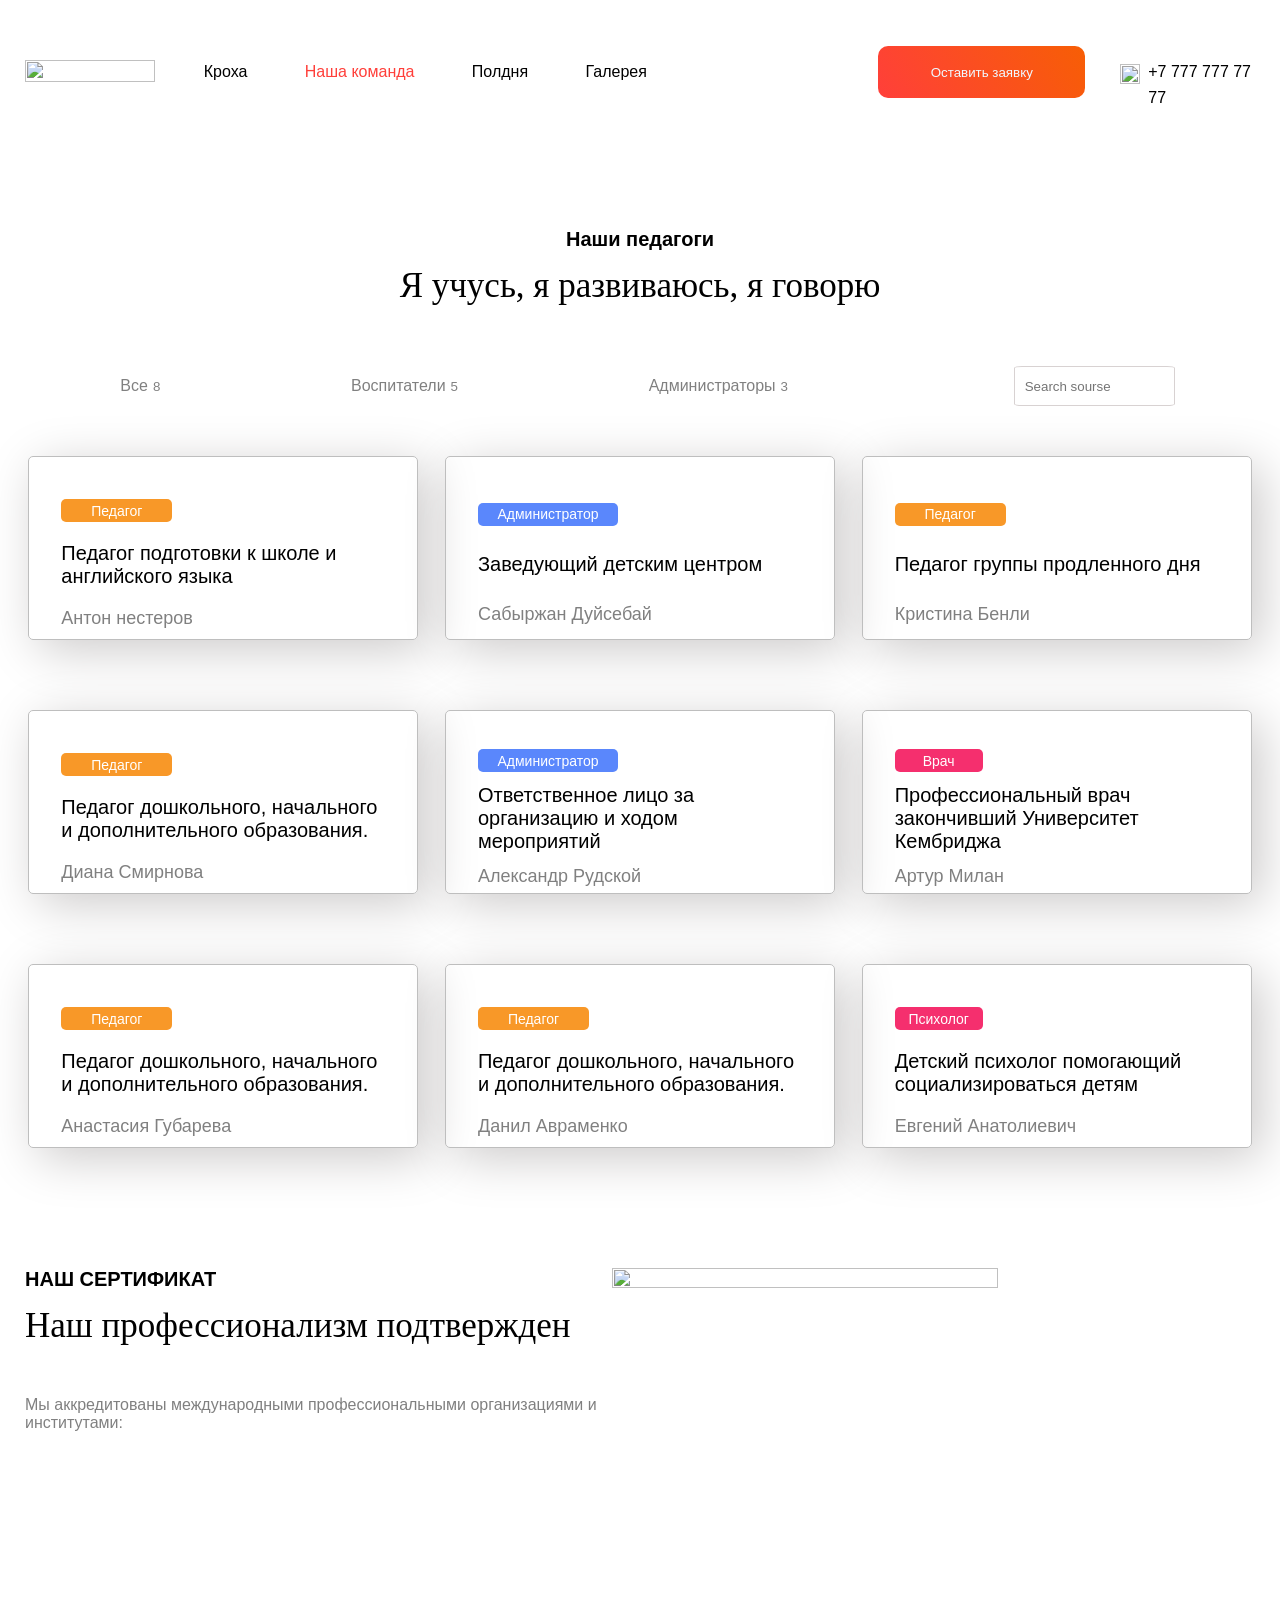
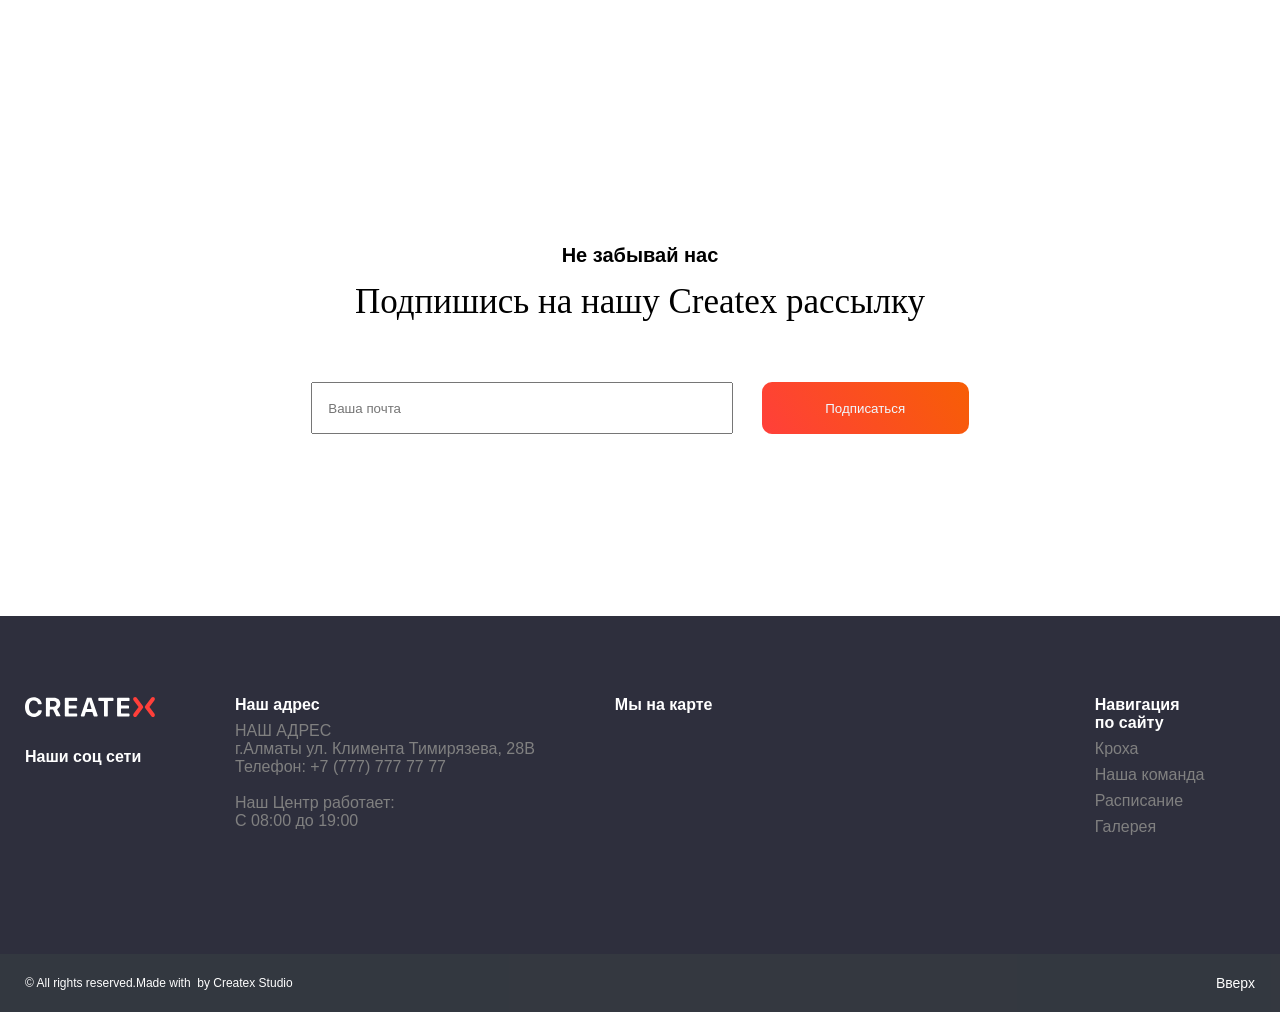
==== page2.html @ 79873500 "Add files via upload" ====
<!DOCTYPE html>
<html lang="en">
<head>
    <meta charset="UTF-8">
    <meta name="viewport" content="width=device-width, initial-scale=1.0">
    <link rel="stylesheet" href="page2.css">
    <link rel="stylesheet" href="https://necolas.github.io/normalize.css/8.0.1/normalize.css">
    <link href='https://fonts.googleapis.com/css?family=Lato' rel='stylesheet'>
    <script src="https://api-maps.yandex.ru/2.1/?lang=en_RU" type="text/javascript"></script>
    <title>Courses</title>
</head>
<header>
    <div id="customAlert" class="custom-alert">Номер успешно скопирован</div>
    <div class="container">
        <nav>
            <div class="navbar__none">
                <a href="index.html"><img id="logo" src="../img/logo.png" alt=""></a>
                <div ><img src="../img/png-klev-club-2g4r-p-tri-poloski-menyu-png-18.png" alt="" class="navbar__none--img"></div>
            </div>

            <div class="navbar" >
                <a href="./page3.html" >Кроха</a>
                <a href="./page2.html" class="red">Наша команда</a>
                <a href="./page5.html">Полдня</a >
                <a href="./page4.html">Галерея</a>
                <div class="navbar__button-and-register">
                    <div>
                        <button class="button" value="">Оставить заявку</button>
                    </div>
                    <div class="navbar__log_in" >
                        <img id="person" src="../img/Person.png" alt="">
                        <p id="navbar__log_in--text" onclick="copyNumber()"> +7 777 777 77 77</p>
                    </div>
                </div>
            </div>
        </nav>
            
    </div>
</header>
<body>
    <section class="emplyees">
        <div class="container">
            <div class="emplyess__content">
                <div class="emplyees__content--text">
                    <h2 class="text-size">Наши педагоги</h2>
                    <p class="text-size-large">Я учусь, я развиваюсь, я говорю</p>
                    <div class="emplyees__content--bar">
                        <div class="content__bar--item">Все<sup>8</sup></div>
                        <div class="content__bar--item">Воспитатели <sup>5</sup></div>
                        <div class="content__bar--item">Администраторы <sup>3</sup></div>
                        <div> <input type="text" placeholder="Search sourse"></div>
                    </div>
                </div>
                <div class="employees__content--cards">
                    <div class="employees__content--card"><img class="employ_img" src="../img/employGood2.png" alt="">
                        <div class="card__flex">
                            <div class="hr">Педагог</div>
                            <p class="card__flex--text">Педагог подготовки к школе и английского языка</p>
                            <div>
                                <span class="card__flex--price">Антон нестеров</span>
                            </div>
                        </div>
                    </div>
                    <div class="employees__content--card" >
                        <img src="../img/employGood3.png" class="employ_img" alt="">
                        <div class="card__flex">
                            <div class="management">Администратор</div>
                            <p class="card__flex--text">Заведующий детским центром</p>
                            <div>
                                <span class="card__flex--price">Сабыржан Дуйсебай</span>
                            </div>
                        </div>

                    </div>

                    <div class="employees__content--card">
                        <img class="employ_img" src="../img/employGood4.png" alt="">
                        <div class="card__flex">
                            <div class="hr">Педагог</div>
                            <p class="card__flex--text">Педагог группы продленного дня</p>
                            <div>
                                <span class="card__flex--price">Кристина Бенли</span>
                            </div>
                        </div>
                    </div>

                    <div class="employees__content--card"><img class="employ_img" src="../img/employGood6.png" alt="">
                        <div class="card__flex">
                            <div class="hr">Педагог</div>
                            <p class="card__flex--text">Педагог дошкольного, начального и дополнительного образования. </p>
                            <div>
                                <span class="card__flex--price">Диана Смирнова</span>
                            </div>
                        </div>
                    </div>

                    <div class="employees__content--card"><img class="employ_img" src="../img/employGood.png" alt="">
                        <div class="card__flex">
                            <div class="management">Администратор</div>
                            <p class="card__flex--text">Ответственное лицо за организацию и ходом мероприятий </p>
                            <div>
                                <span class="card__flex--price">Александр Рудской</span>
                            </div>
                        </div>
                    </div>
                    <div class="employees__content--card"> <img class="employ_img" src="../img/employ1.png" alt="">
                        <div class="card__flex">
                            <div class="design">Врач</div>
                            <p class="card__flex--text">Профессиональный врач закончивший Университет Кембриджа</p>
                            <div>
                                <span class="card__flex--price">Артур Милан</span>
                            </div>
                        </div>
                    </div>
                    <div class="employees__content--card"> <img class="employ_img" src="../img/employ7.png" alt="">
                        <div class="card__flex">
                            <div class="hr">Педагог</div>
                            <p class="card__flex--text">Педагог дошкольного, начального и дополнительного образования.
                            </p>
                            <div>
                                <span class="card__flex--price">Анастасия Губарева</span>
                            </div>
                        </div>
                    </div>
                    <div class="employees__content--card"> <img class="employ_img" src="../img/employ8.png" alt="">
                        <div class="card__flex">
                            <div class="hr">Педагог</div>
                            <p class="card__flex--text">Педагог дошкольного, начального и дополнительного образования.
                            </p>
                            <div>
                                <span class="card__flex--price">Данил Авраменко</span>
                            </div>
                        </div>
                    </div>
                    <div class="employees__content--card"> <img class="employ_img" src="../img/employGood5.png" alt="">
                        <div class="card__flex">
                            <div class="design">Психолог</div>
                            <p class="card__flex--text">Детский психолог помогающий социализироваться детям</p>
                            <div>
                                <span class="card__flex--price">Евгений Анатолиевич</span>
                            </div>
                        </div>
                    </div>
                </div>
            </div>
        </section>
    </div>
    </div>
        </div>
    </section>
    <section class="Certificate">
        <div class="container" id="Certificate__flex">
            <div class="Certificate__content">
                <div>
                    <h2 class="text-size">НАШ СЕРТИФИКАТ</h2>
                    <p class="text-size-large">Наш профессионализм подтвержден</p>
                </div>
                <p class="gray_text">Мы аккредитованы международными профессиональными организациями и институтами:
                </p>
                <div class="Certificate__content--img">
                    <img src="../img/logo-2.png" alt="">
                    <img src="../img/SentinalConsultingLogo1.png" alt="">
                    <img src="../img/logo—копия.png" alt="">
                </div>
            </div>
            <img src="../img/image.png" class="Certificate--img" alt="">
        </div>

    </section>

    <section class="Subscribe">
        <div class="container">
            <div class="Subscribe__content">
                <h2 class="text-size" id="Subscribe__text--margin">Не забывай нас</h2>
                <p class="text-size-large" id="Subscribe__text">Подпишись на нашу Createx рассылку</p>
                <form id="Subscribe__content--flex">
                    <input id="Subscribe--input" type="text" placeholder="Ваша почта" >
                    <button id="Subscribe--button" onclick="showConfirmation()">Подписаться</button>
            </div>
        </div>


        <div id="popupMessage" class="custom-alert">Рассылка подтверждена</div>
    </section>
  
</main>
<div id="modal" class="modal">
    <div class="modal__content">
        <img src="../img/logo.png" alt="" class="modal__logo">
        <span class="close">&times;</span>
        <h2>Оставьте заявку</h2>
        <form id="contactForm">
            <input type="text" id="name" placeholder="Ваше имя" required>

            <input type="tel" id="phone" placeholder="+7 777 777 77 77" required>

            <input type="text" id="course" placeholder="Куда вы хотите отдать вашего ребенка">
            
            <button class="button" type="submit">Отправить</button>
        </form>
    </div>
</div>
</body>
<footer>
    <div class="footer__content">
        <div class="container" id="footer__content--margin">
            <div class="footer__content--block1">
                <svg width="130" height="22" viewBox="0 0 130 22" fill="none" xmlns="http://www.w3.org/2000/svg">
                    <g clip-path="url(#clip0_2031_2120)">
                      <path d="M0 11.1008C0 5.00078 3.3 1.30078 8.7 1.30078C12.8 1.30078 16.1 3.80078 16.7 7.50078C16.8 7.90078 16.5 8.20078 16.1 8.20078H13.5C13.2 8.20078 13 8.00078 12.9 7.70078C12.4 5.80078 10.8 4.60078 8.7 4.60078C5.8 4.60078 4 7.10078 4 11.1008C4 15.1008 5.8 17.6008 8.8 17.6008C10.9 17.6008 12.4 16.5008 13 14.7008C13.1 14.4008 13.3 14.2008 13.6 14.2008H16.2C16.6 14.2008 16.9 14.6008 16.8 14.9008C16.2 18.5008 13 20.9008 8.8 20.9008C3.3 20.9008 0 17.1008 0 11.1008Z" fill="white" />
                      <path d="M24.2997 20.401H21.3997C21.0997 20.401 20.8997 20.201 20.8997 19.901V2.60104C20.8997 2.20104 21.2997 1.80104 21.6997 1.80104H28.6997C32.7997 1.80104 35.2997 4.10104 35.2997 7.70104C35.2997 9.80104 34.2997 11.701 32.5997 12.701C32.1997 12.901 32.0997 13.401 32.2997 13.701L35.3997 19.601C35.5997 19.901 35.2997 20.301 34.9997 20.301H31.6997C31.4997 20.301 31.2997 20.201 31.1997 20.001L28.2997 14.001C28.1997 13.701 27.8997 13.601 27.5997 13.601H25.2997C24.9997 13.601 24.7997 13.801 24.7997 14.101V20.001C24.8997 20.201 24.5997 20.401 24.2997 20.401ZM24.8997 10.201C24.8997 10.501 25.0997 10.701 25.3997 10.701H28.3997C30.3997 10.701 31.4997 9.60104 31.4997 7.80104C31.4997 6.00104 30.2997 4.90104 28.3997 4.90104H25.4997C25.1997 4.90104 24.9997 5.10104 24.9997 5.40104V10.201H24.8997Z" fill="white" />
                      <path d="M51.4998 20.401H40.4998C40.0998 20.401 39.7998 20.101 39.7998 19.701V2.50104C39.7998 2.10104 40.0998 1.80104 40.4998 1.80104H51.4998C51.8998 1.80104 52.1998 2.10104 52.1998 2.50104V4.40104C52.1998 4.80104 51.8998 5.10104 51.4998 5.10104H44.1998C43.8998 5.10104 43.6998 5.30104 43.6998 5.60104V9.00104C43.6998 9.30104 43.8998 9.50104 44.1998 9.50104H50.9998C51.3998 9.50104 51.6998 9.80104 51.6998 10.201V11.901C51.6998 12.301 51.3998 12.601 50.9998 12.601H44.1998C43.8998 12.601 43.6998 12.801 43.6998 13.101V16.901C43.6998 17.201 43.8998 17.401 44.1998 17.401H51.4998C51.8998 17.401 52.1998 17.701 52.1998 18.101V20.001C52.1998 20.101 51.8998 20.401 51.4998 20.401Z" fill="white" />
                      <path d="M66.9999 15.901H61.2999C60.9999 15.901 60.7999 16.101 60.6999 16.301L59.5999 20.001C59.4999 20.301 59.2999 20.401 58.9999 20.401H56.3999C55.9999 20.401 55.6999 20.001 55.7999 19.601L61.7999 2.20104C61.8999 2.00104 62.0999 1.80104 62.3999 1.80104H66.0999C66.3999 1.80104 66.5999 2.00104 66.6999 2.20104L72.6999 19.601C72.7999 20.001 72.4999 20.401 72.0999 20.401H69.1999C68.8999 20.401 68.6999 20.201 68.5999 20.001L67.4999 16.301C67.4999 16.101 67.1999 15.901 66.9999 15.901ZM62.0999 13.001H66.1999C66.3999 13.001 66.4999 12.801 66.4999 12.601L64.2999 5.60104H64.0999L61.8999 12.601C61.7999 12.801 61.8999 13.001 62.0999 13.001Z" fill="white" />
                      <path d="M79.0001 19.7014V5.50143C79.0001 5.20143 78.8001 5.00143 78.5001 5.00143H74.1001C73.7001 5.00143 73.3001 4.70143 73.3001 4.20143V2.50143C73.3001 2.10143 73.6001 1.70143 74.1001 1.70143H87.7001C88.1001 1.70143 88.5001 2.00143 88.5001 2.50143V4.20143C88.5001 4.60143 88.2001 5.00143 87.7001 5.00143H83.3001C83.0001 5.00143 82.8001 5.20143 82.8001 5.50143V19.8014C82.8001 20.2014 82.5001 20.5014 82.1001 20.5014H79.6001C79.3001 20.4014 79.0001 20.1014 79.0001 19.7014Z" fill="white" />
                      <path d="M103.8 20.401H92.7999C92.3999 20.401 92.0999 20.101 92.0999 19.701V2.50104C92.0999 2.10104 92.3999 1.80104 92.7999 1.80104H103.8C104.2 1.80104 104.5 2.10104 104.5 2.50104V4.40104C104.5 4.80104 104.2 5.10104 103.8 5.10104H96.4999C96.1999 5.10104 95.9999 5.30104 95.9999 5.60104V9.00104C95.9999 9.30104 96.1999 9.50104 96.4999 9.50104H103.3C103.7 9.50104 104 9.80104 104 10.201V11.901C104 12.301 103.7 12.601 103.3 12.601H96.4999C96.1999 12.601 95.9999 12.801 95.9999 13.101V16.901C95.9999 17.201 96.1999 17.401 96.4999 17.401H103.8C104.2 17.401 104.5 17.701 104.5 18.101V20.001C104.5 20.101 104.2 20.401 103.8 20.401Z" fill="white" />
                      <path d="M117.7 9.7L111.5 1.6C111.1 1.2 110.6 1 110.1 1C109.6 1 109.1 1.2 108.7 1.6C108 2.4 108 3.6 108.7 4.4L113.6 11L108.7 17.6C108 18.4 108 19.6 108.7 20.4C109.1 20.8 109.6 21 110.1 21C110.6 21 111.1 20.8 111.5 20.4L117.7 12.3C118.4 11.7 118.4 10.5 117.7 9.7Z" fill="#FF3F3A" />
                      <path d="M120.343 9.7L126.543 1.6C126.943 1.2 127.443 1 127.943 1C128.443 1 128.943 1.2 129.343 1.6C130.043 2.4 130.043 3.6 129.343 4.4L124.443 11L129.343 17.6C130.043 18.4 130.043 19.6 129.343 20.4C128.943 20.8 128.443 21 127.943 21C127.443 21 126.943 20.8 126.543 20.4L120.343 12.3C119.643 11.7 119.643 10.5 120.343 9.7Z" fill="#FF3F3A" />
                    </g>
                    <defs>
                      <clipPath id="clip0_2031_2120">
                        <rect width="130" height="22" fill="white" />
                      </clipPath>
                    </defs>
                  </svg>
                  <h2>Наши соц сети</h2>
                <div class="footer__content--block1--img">
                    <img src="../img/Vector.png" alt="">
                    <img src="../img/Twitter.png" alt="">
                    <img src="../img/Subtract.png" alt="">
                    <img src="../img/telegram.png" alt="">
                    <img src="../img/Instagram.png" alt="">
                    <img src="../img/Linked-In.png" alt="">
                </div>
            </div>
            <div class="footer__content--block3">
                <h2>Наш адрес</h2>
                <pre>НАШ АДРЕС
г.Алматы ул. Климента Тимирязева, 28В
Телефон: +7 (777) 777 77 77

Наш Центр работает:
С 08:00 до 19:00</pre>
            </div>
            <div id="footer__content--block4" class="footer__content--block4">
                <h2>Мы на карте</h2>
            </div>
            <div class="footer__content--block2">
                <h2 id="footer__content--block2">Навигация по сайту</h2>
                <a href="./page3.html" >Кроха</a>
                <a href="./page2.html">Наша команда</a>
                <a href="./page5.html">Расписание</a >
                <a href="./page4.html">Галерея</a>
            </div>

        </div>
    </div>

    
    <div class="footer__content--bottom">
        <div class="container" id="footer__content--bottom--flex">
            <div>
                © All rights reserved.Made with
                <img src="../img/Vector(Stroke).png" alt="">
                by Createx Studio
            </div>
            <div>
                <a href="#logo"><span class='white'>Вверх</span></a>
            </div>
        </div>
    </div>
</footer>
<script src="script.js"></script>
</html>
---- page2.css ----
*{
    margin: 0;
    padding: 0;
    box-sizing: border-box;
}
@font-face {
    font-family: 'Lato-Bold';
    src: url(./font/Lato-Bold.ttf);
}
@font-face{
    font-family: 'Lato-Regular';
    src: url(./font/Lato-Regular.ttf);
}
.container{
    max-width: 1230px;
    margin: 0 auto;
}
a{
    text-decoration: none;
    color: black;
}
body{
    font-family: 'Lato';
}
.modal {
    display: none;
    position: fixed;
    z-index: 1;
    left: 0;
    top: 0;
    width: 100%;
    height: 100%;
    background-color: rgba(0, 0, 0, 0.5);
    justify-content: center;
    align-items: center;
}

.modal__content {
    background: white;
    padding: 20px ;
    border-radius: 10px;
    text-align: center;
    position: relative;
}
#course{
    margin-bottom: 30px;
}
.modal__logo{
    margin-bottom: 30px;
}

.close {
    position: absolute;
    right: 10px;
    top: 10px;
    cursor: pointer;
    font-size: 20px;
}

.modal__content input {
    width: 90%;
    padding: 10px;
    margin: 5px 0;
    border: 1px solid #ccc;
    border-radius: 5px;
}






.text-size{
    font-size: 16px;
    margin-bottom: 15px;
}
.text-size-large{
    font-size: 46px;
    font-family: 'Lato-Bold';
}
.button{
    width: 207px;
    height: 52px;
    border-radius: 5px;
    background: linear-gradient(55.95deg, #FF3F3A 0%, #F75E05 100%);
    border: 0px;
    color: aliceblue;
    cursor: pointer;
}
.button__transparent{
    color: rgb(255, 72, 0);
    border: solid rgb(255, 72, 0) 1px;
    cursor: pointer;
    border-radius: 5px;
    width: 148px;
    height: 52px;
    background-color: transparent;
}

*{
    margin: 0;
    padding: 0;
    box-sizing: border-box;
    font-family: 'Gill Sans', 'Gill Sans MT', Calibri, 'Trebuchet MS', sans-serif;
}

.container{
    max-width: 1230px;
    margin: 0 auto;
}
a{
    text-decoration: none;
    color: black;
}
body{
    font-family: 'Lato';
}
.Strelka{  
    height: 34px;
    width: 34px;
    background: transparent;
    border: 0;
    cursor: pointer;
    color: rgb(0, 0, 0);
}
.Strelka--red{  
    height: 34px;
    width: 34px;
    background: transparent;
    border: 0;
    cursor: pointer;
    color: rgb(255, 0, 0);
}
.Strelka:hover{
    background-color: #FF3F3A;
    border-radius: 50%;
    color: white;
}
.video-size{
    height: 200px;
    width: 350px;
}
.border--radius{
    border-radius: 35px;
}
.img-height{
    height: 400px;
    margin-top: 30px;
}
.text-size{
    font-size: 20px;
    margin-bottom: 15px;
}
.text-size-large{
    font-size: 56px;
}
.text-size-medium{
    font-size: 25px;
}
.kroha{
    color: #FF3F3A;
}
.margin-top{
    margin-top: 100px;
}
.custom-alert {
    position: fixed;
    top: 20px;
    left: 50%;
    transform: translateX(-50%);
    background-color: #4caf50;
    color: white;
    padding: 14px 24px;
    border-radius: 10px;
    box-shadow: 0 4px 10px rgba(0, 0, 0, 0.2);
    display: none;
    z-index: 9999;
  }














header{
    background-image: url(../img/background.png);
    padding-top: 20px;
    padding-bottom: 50px;
}
#logo{
    transform: translatey(40px);
}
.navbar__none--img{
    display: none;
    width: 40px;
    transform: translatey(30px);
    cursor: pointer;
}
.navbar__none{
    display: flex;
    justify-content: space-between;
}
.navbar{
    height: 52px;
    font-size: 16px;
    line-height: 25.6px;
    display: flex;
    justify-content: space-around;
    padding: 13px 0px;
    padding-left: 150px;

}

.button{
    width: 207px;
    height: 52px;
    border-radius: 10px;
    background: linear-gradient(55.95deg, #FF3F3A 0%, #F75E05 100%);
    border: 0px;
    color: aliceblue;
    cursor: pointer;
    transition: 1s;
}
.button__transparent{
    color: rgb(255, 72, 0);
    border: solid rgb(255, 72, 0) 1px;
    cursor: pointer;
    border-radius: 10px;
    width: 148px;
    height: 52px;
    background-color: transparent;
    transition: 1s;
}
.button:hover{
    background: transparent;
    color: rgb(255, 72, 0);
    border: solid rgb(255, 72, 0) 1px;

}
.button__transparent:hover{
    background: linear-gradient(55.95deg, #FF3F3A 0%, #F75E05 100%);
    color: white;

}
.navbar__button-and-register{
    display: flex;
    justify-content: center;
    align-items: center;
    gap: 35px;
    margin-left: 20%;
    width: 306px;

}
#navbar__log_in--text{
    width: 120px;
    cursor: pointer;
}
#person{
    height: 20px;
    width: 20px;
    margin-top: 5px;
}
#logo{
    height: 22px;
    width: 130px;
    cursor: pointer;
}
.navbar__log_in{
    display: flex;
    height: 26px;
    gap: 8px;
}
.red{
    color: #FF3F3A;
}
.grey{
    color: rgb(96, 95, 95);
}
.text-size-large{
    font-size: 35px;
}
.margin--top__low{
    margin-top: 40px;
}





#testimoals__content{
    background-color: white;
    border-radius: 4px;
    max-width: 1020px;
    height: 344px;
    text-align: left;
    font-size: 20px;
    display: flex;
    align-items: center;
    justify-content: center;
    line-height: 150%;
    margin-top: 100px;
    padding-left: 10%;
    padding-right: 10%;
}

.team__content--flex{
    height: 216px;
}
.testimonials{
    display: flex;
    flex-direction: column;
    justify-content: center;
    align-items: center;
    margin-top: 180px;
}
.testimoals__content--flex{
    display: flex;
    margin-top: 24px;;
}
.radio__inputs{
    margin-top: 40px;
    display: flex;
    gap: 15px;
    justify-content: center;
    height: 50px;

}
.radio--label {
    width: 40px;
    height: 4px;
    background-color: #ccc;
    border-radius: 2px;
    cursor: pointer;
    transition: 0.3s;
}
.radio__inputs input{
    display: none;
}

.radio--label:active{
    background-color: black;
}
.team{
    background-image: url(./img/Background-2\ —\ копия\ 2.png);
}

.emplyees__content--text{
    text-align: center;
    margin-top: 80px;
}
.emplyees__content--bar{
    display: flex;
    justify-content: space-around;
    flex-wrap: wrap;
    margin-top: 60px;
    align-items: center;
    color: gray;
}
.emplyees__content--bar input{
    padding-left: 10px;
    height: 40px;
    border: solid 1px rgb(216, 210, 210);
    border-radius: 5%;
    margin-left: 50px;
}
.content__bar--item{
    height: 40px;
    display: flex;
    justify-content: center;
    align-items: center;
    padding: 0px 15px;
    gap: 5px;
}




#employees{
    display: flex;
    flex-direction: column;
    gap: 60px;
    margin-top: 180px;
}

.employees__content--card{
    width: 390px;
    display: flex;
    flex-direction: column;
    border: solid 1px rgb(190, 190, 190);
    border-radius: 5px;
    box-shadow: 10px 10px 50px rgb(204, 202, 202);
    margin-top: 50px;
}
.employees__content{
    display: flex;
    flex-wrap: wrap;
    justify-content: center;
    gap: 30px;
}
.Marketing{
    width: 80px;
    height: 23px;
    font-size: 14px;
    background-color: #03CEA4;
    border-radius: 5px;
    display: flex;
    justify-content: center;
    align-items: center;
    color: white;
}
.management{
    width: 93px;
    height: 23px;
    font-size: 14px;
    background-color:#5A87FC;
    border-radius: 5px;
    display: flex;
    justify-content: center;
    align-items: center;
    color: white;
    padding: 0px 70px;
}
.hr{
    background: #F89828;
    width: 111px;
    height: 23px;
    font-size: 14px;
    border-radius: 5px;
    display: flex;
    justify-content: center;
    align-items: center;
    color: white;

}
.design{
    background: #F52F6E;
    width: 88px;
    height: 23px;
    font-size: 14px;
    border-radius: 5px;
    display: flex;
    justify-content: center;
    align-items: center;
    color: white;

}
.card__flex--price{
    color: grey;
    font-size: 18px;
}
.card__flex--author{
    font-size: 18px;
    color: #787A80;
    border-left: solid 1px;
    padding-left: 4px;
}
.card__flex--text{
    font-size: 20px;
    width: 320px;
}
.card__flex{
    display: flex;
    flex-direction: column;
    justify-content: space-around;
    height: 150px;
    margin-top: 32px;
    margin-left: 32px;
}
.employees__content--cards{
    display: flex;
    flex-wrap: wrap;
    justify-content: space-around;
    gap: 20px;
}

.content__bar--item:hover{
    color: red;
    border: solid red;
    border-radius: 5%;
}







#Certificate__flex{
    display: flex;
    margin-top: 120PX;
    justify-content: center;
}
.Certificate__content--img{
    display: flex;
    gap: 40px;
}
.gray_text{
    font-size: 16px;
    color: gray;
    margin-top: 10px;
}
.Certificate__content{
    display: flex;
    flex-direction: column;
    justify-content: center;
    gap: 40px;

}
.Certificate--img{
    width: 60%;
    height: 60%;
} 







#testimoals__content{
    background-color: white;
    border-radius: 4px;
    max-width: 1020px;
    height: 344px;
    text-align: left;
    font-size: 20px;
    display: flex;
    align-items: center;
    justify-content: center;
    line-height: 150%;
    margin-top: 100px;
    padding-left: 10%;
    padding-right: 10%;
}

.team__content--flex{
    height: 216px;
}
.testimonials{
    display: flex;
    flex-direction: column;
    justify-content: center;
    align-items: center;
}
.testimoals__content--flex{
    display: flex;
    margin-top: 24px;;
}
.radio__inputs{
    margin-top: 40px;
    display: flex;
    gap: 15px;
    justify-content: center;
    height: 50px;

}
.radio--label {
    width: 40px;
    height: 4px;
    background-color: #ccc;
    border-radius: 2px;
    cursor: pointer;
    transition: 0.3s;
}
.radio__inputs input{
    display: none;
}

.radio--label:active{
    background-color: black;
}











.Subscribe{
    height: 564px;
    background-image: url(../img/background-2\ —\ копия\ 3.png);
    margin-top: 180px;
}
#Subscribe--input{
    width: 422px;
    height: 52px;
    padding-left: 15px;
}
#Subscribe--button{
    width: 207px;
    height: 52px;
    border-radius: 10px;
    background: linear-gradient(55.95deg, #FF3F3A 0%, #F75E05 100%);
    border: 0px;
    color: aliceblue;
    cursor: pointer;
    transition: 1s;
    margin-left: 24px;
}

#Subscribe__text--margin{
    margin-top: 10px;
}
.Subscribe__content{
    display: flex;
    justify-content: center;
    align-items: center;
    flex-direction: column;
    text-align: center;
    height: 564px;
}
#Subscribe__content--flex{
    margin-top: 60px;
}















footer{
    height: 396px;
}
.footer__content{
    height: 338px;
    background-color: #2e2f3d;
    color:grey;
}
.footer__content--bottom{
    width: 100%;
    height: 58px;
    background-color: rgb(30, 35, 44);
    opacity: 0.9;
    color: white;
}
.footer__content--bottom div{
    font-size: 12px
}
.footer__content--bottom span{
    font-size: 14px
}
#footer__content--bottom--flex{
    display: flex;
    justify-content: space-between;
    align-items: center;
    height: 58px;
}
#footer__content--margin{
    padding-top: 80px;
    display: flex;
    gap: 80px;

}
.footer__content--block1{
    display: flex;
    flex-direction: column; 
    gap: 30px;
    color: white;
}
.footer__content--block1--img{
    display: flex;
    gap: 20px;
}
#footer__content--margin h2{
    font-size: 16px;
    color: white;
}
.footer__content--block3{
    display: flex;
    flex-direction: column;
    gap: 8px;
}
.footer__content--block2{
    display: flex;
    flex-direction: column;
    gap: 8px;

}
.footer__content--block2 a{
    display: flex;
    flex-direction: column;
    gap: 8px;
    color: grey;

}
#footer__content--block2{
    width: 75px;
}
.footer__content--block4{
    width: 400px;
    height: 200px;
}

#footer__content--block5--text{
    font-size: 10px;
    color: white;
}
.footer__content--block5{
    display: flex;
    flex-direction: column;
    gap: 15px;
}
.footer__content--block5 input{
    background-color: #424551;
    border: 1px solid rgba(255, 255, 255, 0.2);
    border-radius: 4px;
    height: 36px;
    padding: 15px;

}
.white{
    color: white;
}

@media screen  and (max-width: 768px){
    .container{
        width: 600px;
    }
    .navbar{
        display: none;
    }
    .navbar__none--img{
        display: block;
    }

    .header__content{
        justify-content: center;
    }
    .header__content--text{
        font-size: 44px;
    }
    .header__content--img{
        margin-top: 50px;
    }
    .header__statistics--flex{
        font-size: 10px;
    }
    .header__statistics--number{
        font-size: 30px;
    }
    #Certificate__flex{
        flex-wrap: wrap;
        text-align: center;
        gap: 40px;
    }
    .Certificate__content--img{
        justify-content: center;
    }
    #Subscribe--button{
        margin-top: 30px;
    }
    #Subscribe__text{
        font-size: 30px;
    }
    #benefits__content{
        justify-content: center;
    }
    #footer__content--margin h2{
        font-size: 10px;
        color: white;
    }
    #footer__content--margin p{
        font-size: 8px;
        color:grey;
    }
    #footer__content--block2{
        width: 45px;
    }
    .footer__content{
        height: 270px;
    }
    footer{
        height: 300px;
    }
    .footer__content img{
        height: 15px;
    }
    .footer__content--block5 input{
        height: 26px;
        font-size: 10px;
        padding: 15px;
    
    }
    .footer__content--margin{
        display: flex;
        justify-content: space-around;
    }
    #footer__content--margin{
        padding-top: 80px;
        display: flex;
        gap: 20px;
    
    }
}
@media screen and (max-width:1080px) {
    .navbar{
        display: none;
    }
    .navbar__none--img{
        display: block;
    }
}
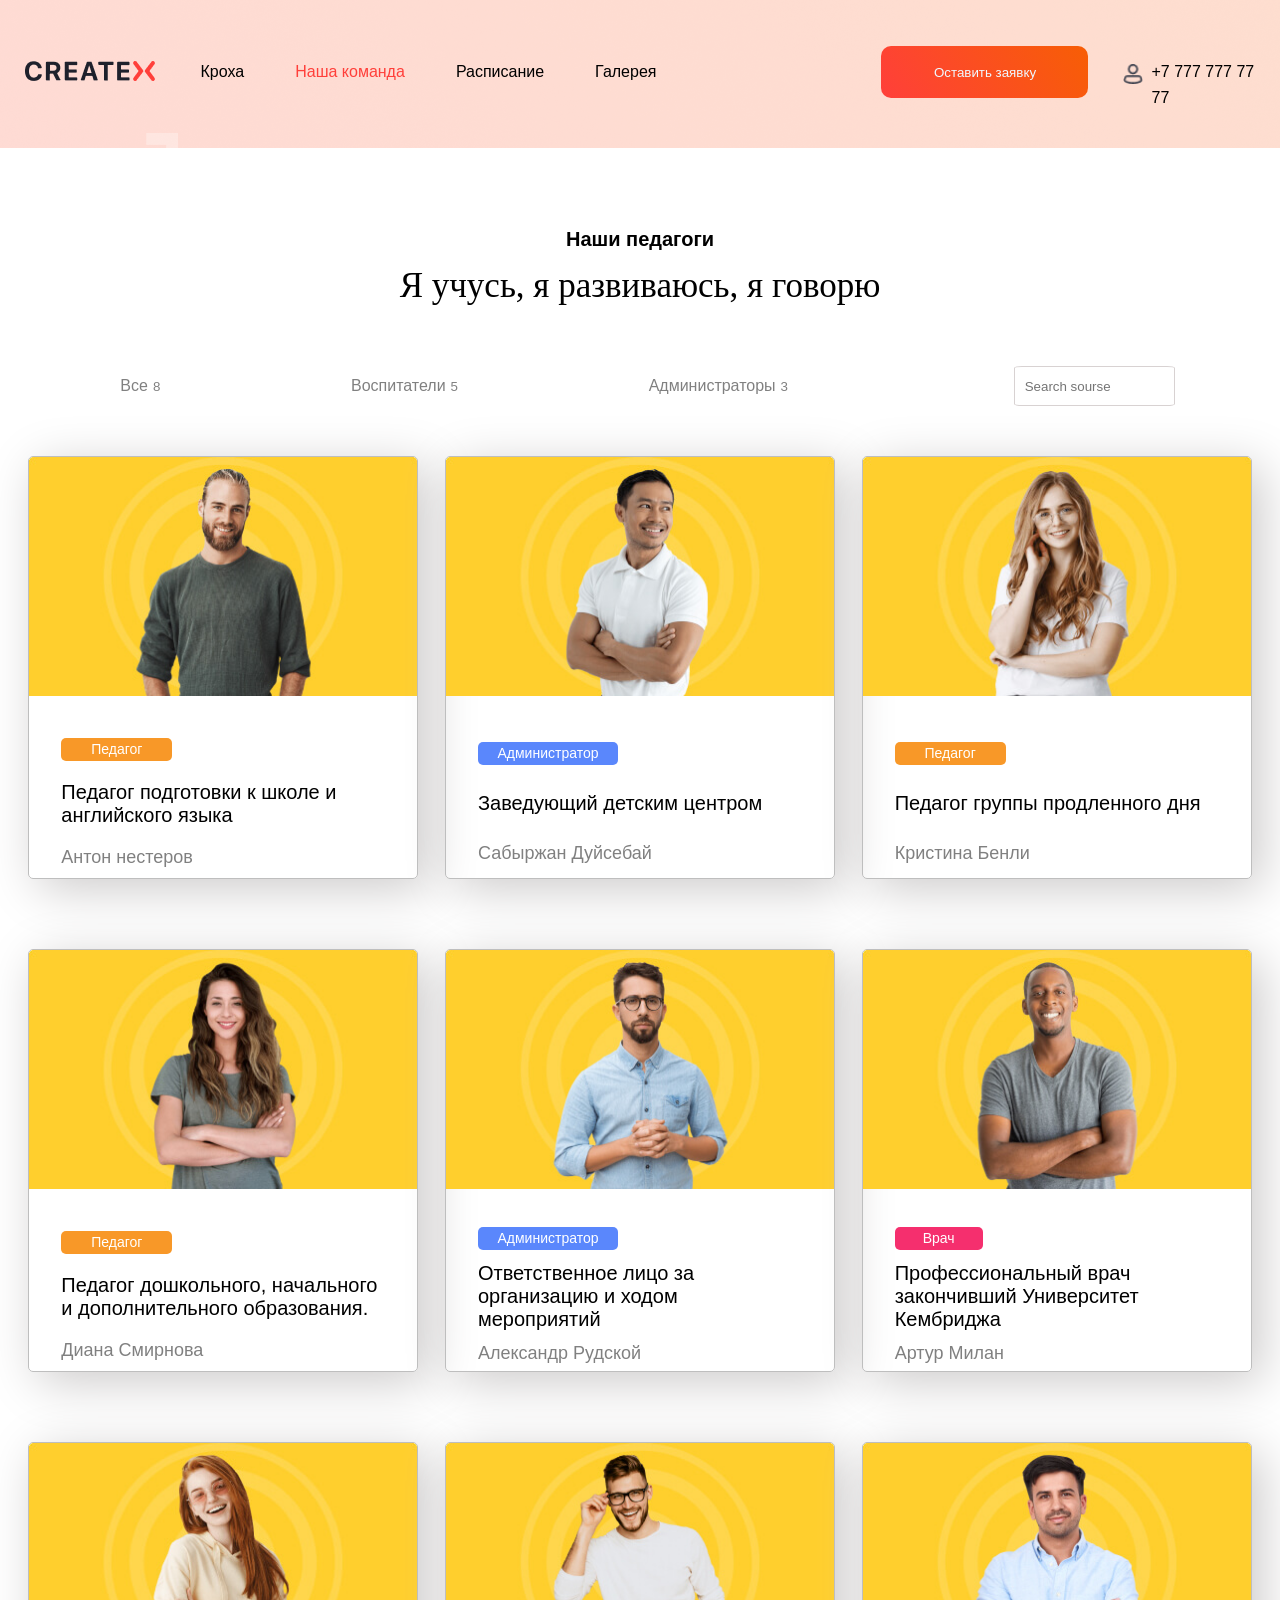
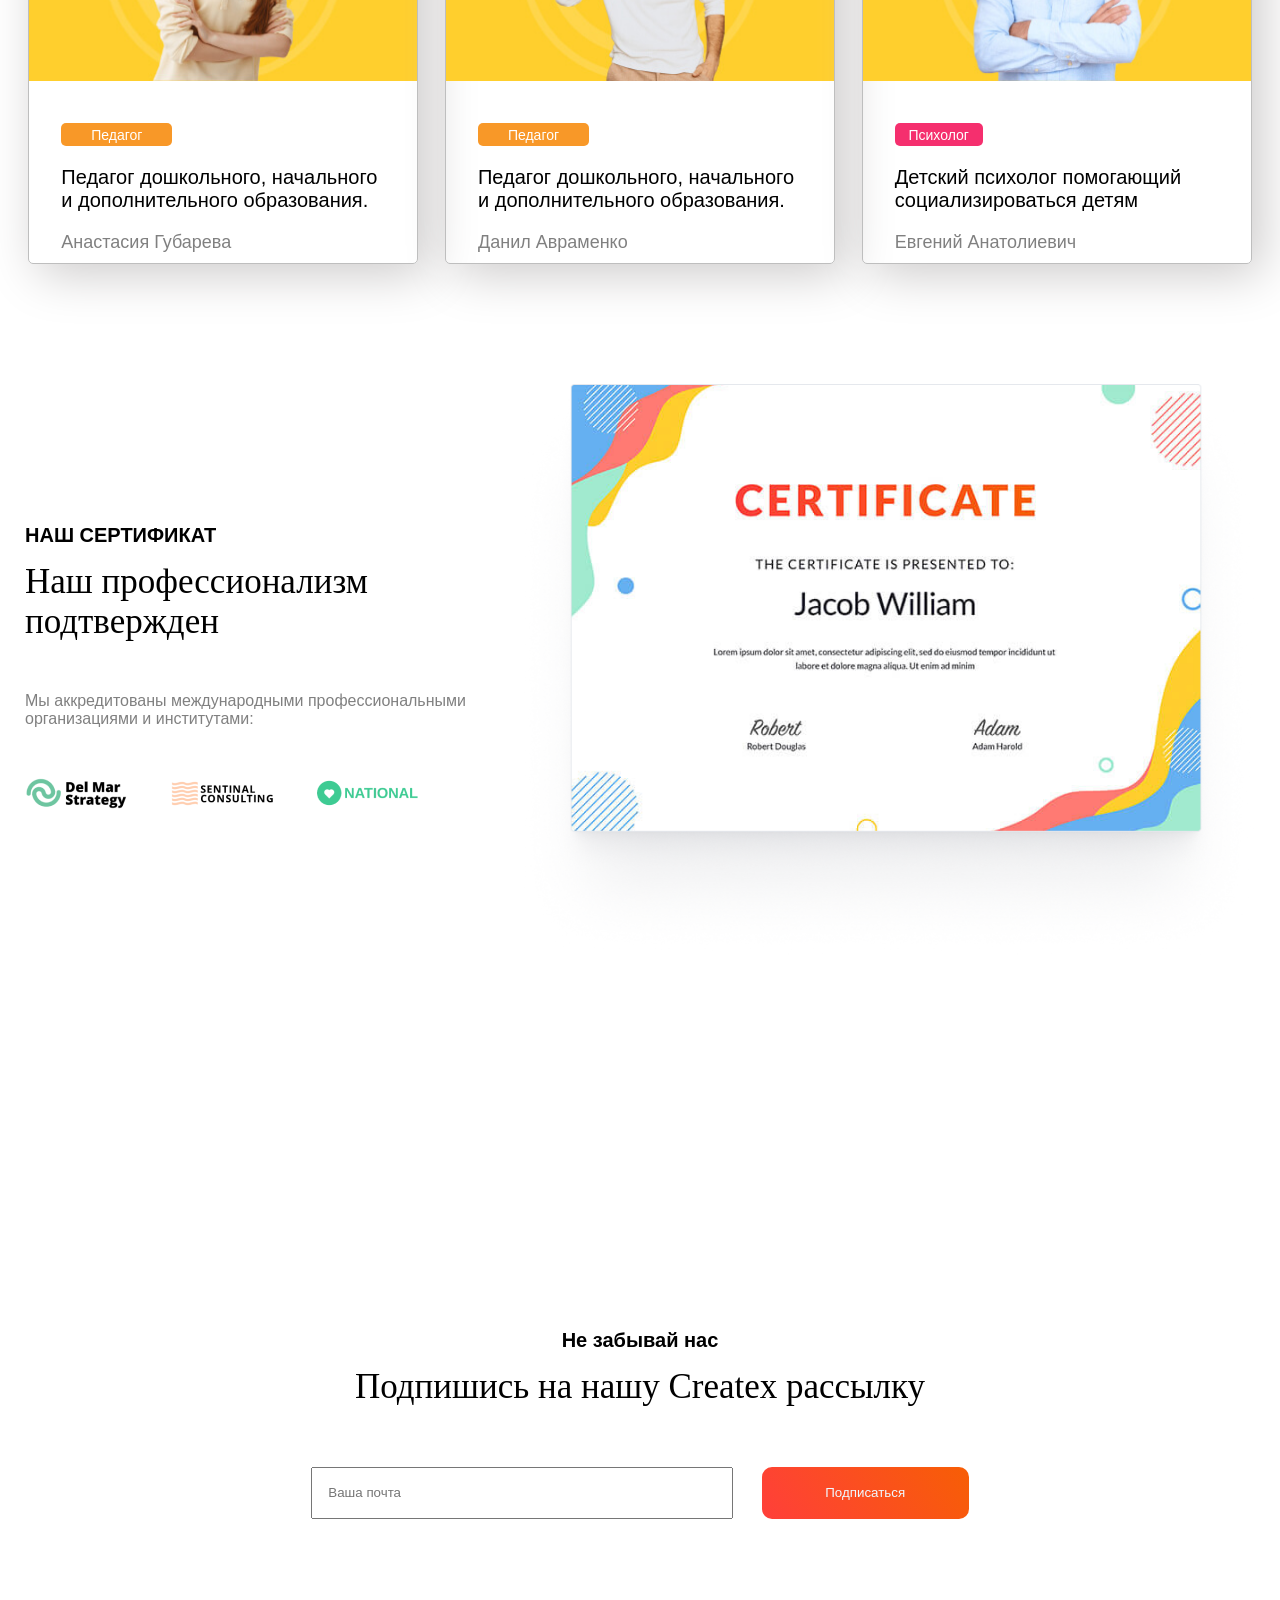
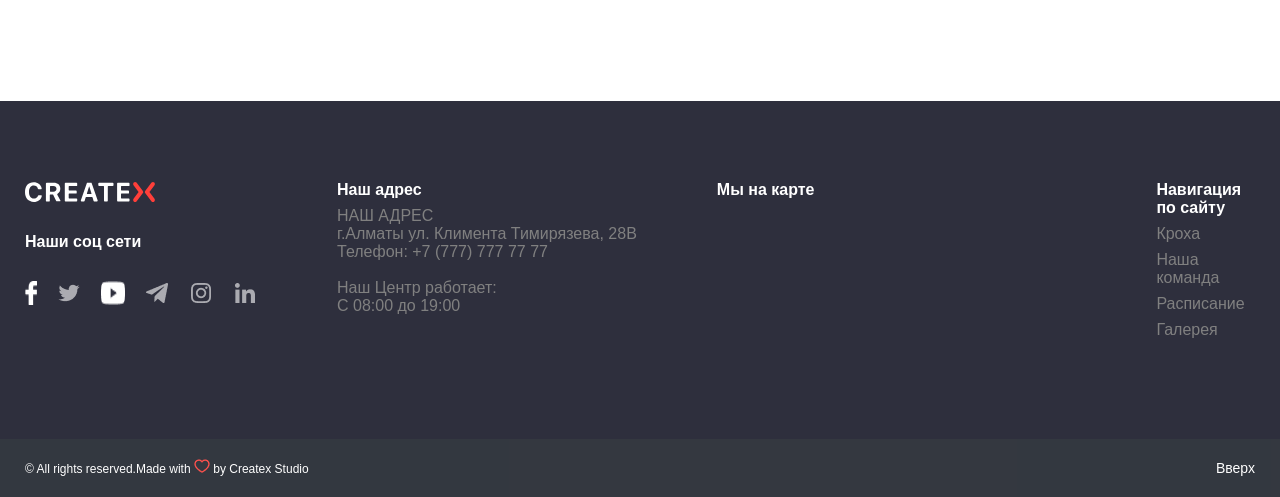
==== commit 588e43cf: "Update page2.html" ====
--- a/page2.html
+++ b/page2.html
@@ -14,21 +14,21 @@
     <div class="container">
         <nav>
             <div class="navbar__none">
-                <a href="index.html"><img id="logo" src="../img/logo.png" alt=""></a>
-                <div ><img src="../img/png-klev-club-2g4r-p-tri-poloski-menyu-png-18.png" alt="" class="navbar__none--img"></div>
+                <a href="index.html"><img id="logo" src="./img/logo.png" alt=""></a>
+                <div ><img src="./img/png-klev-club-2g4r-p-tri-poloski-menyu-png-18.png" alt="" class="navbar__none--img"></div>
             </div>
 
             <div class="navbar" >
                 <a href="./page3.html" >Кроха</a>
                 <a href="./page2.html" class="red">Наша команда</a>
-                <a href="./page5.html">Полдня</a >
+                <a href="./page5.html">Расписание</a >
                 <a href="./page4.html">Галерея</a>
                 <div class="navbar__button-and-register">
                     <div>
                         <button class="button" value="">Оставить заявку</button>
                     </div>
                     <div class="navbar__log_in" >
-                        <img id="person" src="../img/Person.png" alt="">
+                        <img id="person" src="./img/Person.png" alt="">
                         <p id="navbar__log_in--text" onclick="copyNumber()"> +7 777 777 77 77</p>
                     </div>
                 </div>
@@ -52,7 +52,7 @@
                     </div>
                 </div>
                 <div class="employees__content--cards">
-                    <div class="employees__content--card"><img class="employ_img" src="../img/employGood2.png" alt="">
+                    <div class="employees__content--card"><img class="employ_img" src="./img/employGood2.png" alt="">
                         <div class="card__flex">
                             <div class="hr">Педагог</div>
                             <p class="card__flex--text">Педагог подготовки к школе и английского языка</p>
@@ -62,7 +62,7 @@
                         </div>
                     </div>
                     <div class="employees__content--card" >
-                        <img src="../img/employGood3.png" class="employ_img" alt="">
+                        <img src="./img/employGood3.png" class="employ_img" alt="">
                         <div class="card__flex">
                             <div class="management">Администратор</div>
                             <p class="card__flex--text">Заведующий детским центром</p>
@@ -74,7 +74,7 @@
                     </div>
 
                     <div class="employees__content--card">
-                        <img class="employ_img" src="../img/employGood4.png" alt="">
+                        <img class="employ_img" src="./img/employGood4.png" alt="">
                         <div class="card__flex">
                             <div class="hr">Педагог</div>
                             <p class="card__flex--text">Педагог группы продленного дня</p>
@@ -84,7 +84,7 @@
                         </div>
                     </div>
 
-                    <div class="employees__content--card"><img class="employ_img" src="../img/employGood6.png" alt="">
+                    <div class="employees__content--card"><img class="employ_img" src="./img/employGood6.png" alt="">
                         <div class="card__flex">
                             <div class="hr">Педагог</div>
                             <p class="card__flex--text">Педагог дошкольного, начального и дополнительного образования. </p>
@@ -94,7 +94,7 @@
                         </div>
                     </div>
 
-                    <div class="employees__content--card"><img class="employ_img" src="../img/employGood.png" alt="">
+                    <div class="employees__content--card"><img class="employ_img" src="./img/employGood.png" alt="">
                         <div class="card__flex">
                             <div class="management">Администратор</div>
                             <p class="card__flex--text">Ответственное лицо за организацию и ходом мероприятий </p>
@@ -103,7 +103,7 @@
                             </div>
                         </div>
                     </div>
-                    <div class="employees__content--card"> <img class="employ_img" src="../img/employ1.png" alt="">
+                    <div class="employees__content--card"> <img class="employ_img" src="./img/employ1.png" alt="">
                         <div class="card__flex">
                             <div class="design">Врач</div>
                             <p class="card__flex--text">Профессиональный врач закончивший Университет Кембриджа</p>
@@ -112,7 +112,7 @@
                             </div>
                         </div>
                     </div>
-                    <div class="employees__content--card"> <img class="employ_img" src="../img/employ7.png" alt="">
+                    <div class="employees__content--card"> <img class="employ_img" src="./img/employ7.png" alt="">
                         <div class="card__flex">
                             <div class="hr">Педагог</div>
                             <p class="card__flex--text">Педагог дошкольного, начального и дополнительного образования.
@@ -122,7 +122,7 @@
                             </div>
                         </div>
                     </div>
-                    <div class="employees__content--card"> <img class="employ_img" src="../img/employ8.png" alt="">
+                    <div class="employees__content--card"> <img class="employ_img" src="./img/employ8.png" alt="">
                         <div class="card__flex">
                             <div class="hr">Педагог</div>
                             <p class="card__flex--text">Педагог дошкольного, начального и дополнительного образования.
@@ -132,7 +132,7 @@
                             </div>
                         </div>
                     </div>
-                    <div class="employees__content--card"> <img class="employ_img" src="../img/employGood5.png" alt="">
+                    <div class="employees__content--card"> <img class="employ_img" src="./img/employGood5.png" alt="">
                         <div class="card__flex">
                             <div class="design">Психолог</div>
                             <p class="card__flex--text">Детский психолог помогающий социализироваться детям</p>
@@ -158,12 +158,12 @@
                 <p class="gray_text">Мы аккредитованы международными профессиональными организациями и институтами:
                 </p>
                 <div class="Certificate__content--img">
-                    <img src="../img/logo-2.png" alt="">
-                    <img src="../img/SentinalConsultingLogo1.png" alt="">
-                    <img src="../img/logo—копия.png" alt="">
-                </div>
-            </div>
-            <img src="../img/image.png" class="Certificate--img" alt="">
+                    <img src="./img/logo-2.png" alt="">
+                    <img src="./img/SentinalConsultingLogo1.png" alt="">
+                    <img src="./img/logo—копия.png" alt="">
+                </div>
+            </div>
+            <img src="./img/image.png" class="Certificate--img" alt="">
         </div>
 
     </section>
@@ -186,7 +186,7 @@
 </main>
 <div id="modal" class="modal">
     <div class="modal__content">
-        <img src="../img/logo.png" alt="" class="modal__logo">
+        <img src="./img/logo.png" alt="" class="modal__logo">
         <span class="close">&times;</span>
         <h2>Оставьте заявку</h2>
         <form id="contactForm">
@@ -224,12 +224,12 @@
                   </svg>
                   <h2>Наши соц сети</h2>
                 <div class="footer__content--block1--img">
-                    <img src="../img/Vector.png" alt="">
-                    <img src="../img/Twitter.png" alt="">
-                    <img src="../img/Subtract.png" alt="">
-                    <img src="../img/telegram.png" alt="">
-                    <img src="../img/Instagram.png" alt="">
-                    <img src="../img/Linked-In.png" alt="">
+                    <img src="./img/Vector.png" alt="">
+                    <img src="./img/Twitter.png" alt="">
+                    <img src="./img/Subtract.png" alt="">
+                    <img src="./img/telegram.png" alt="">
+                    <img src="./img/Instagram.png" alt="">
+                    <img src="./img/Linked-In.png" alt="">
                 </div>
             </div>
             <div class="footer__content--block3">
@@ -260,7 +260,7 @@
         <div class="container" id="footer__content--bottom--flex">
             <div>
                 © All rights reserved.Made with
-                <img src="../img/Vector(Stroke).png" alt="">
+                <img src="./img/Vector(Stroke).png" alt="">
                 by Createx Studio
             </div>
             <div>
@@ -270,4 +270,4 @@
     </div>
 </footer>
 <script src="script.js"></script>
-</html>+</html>
